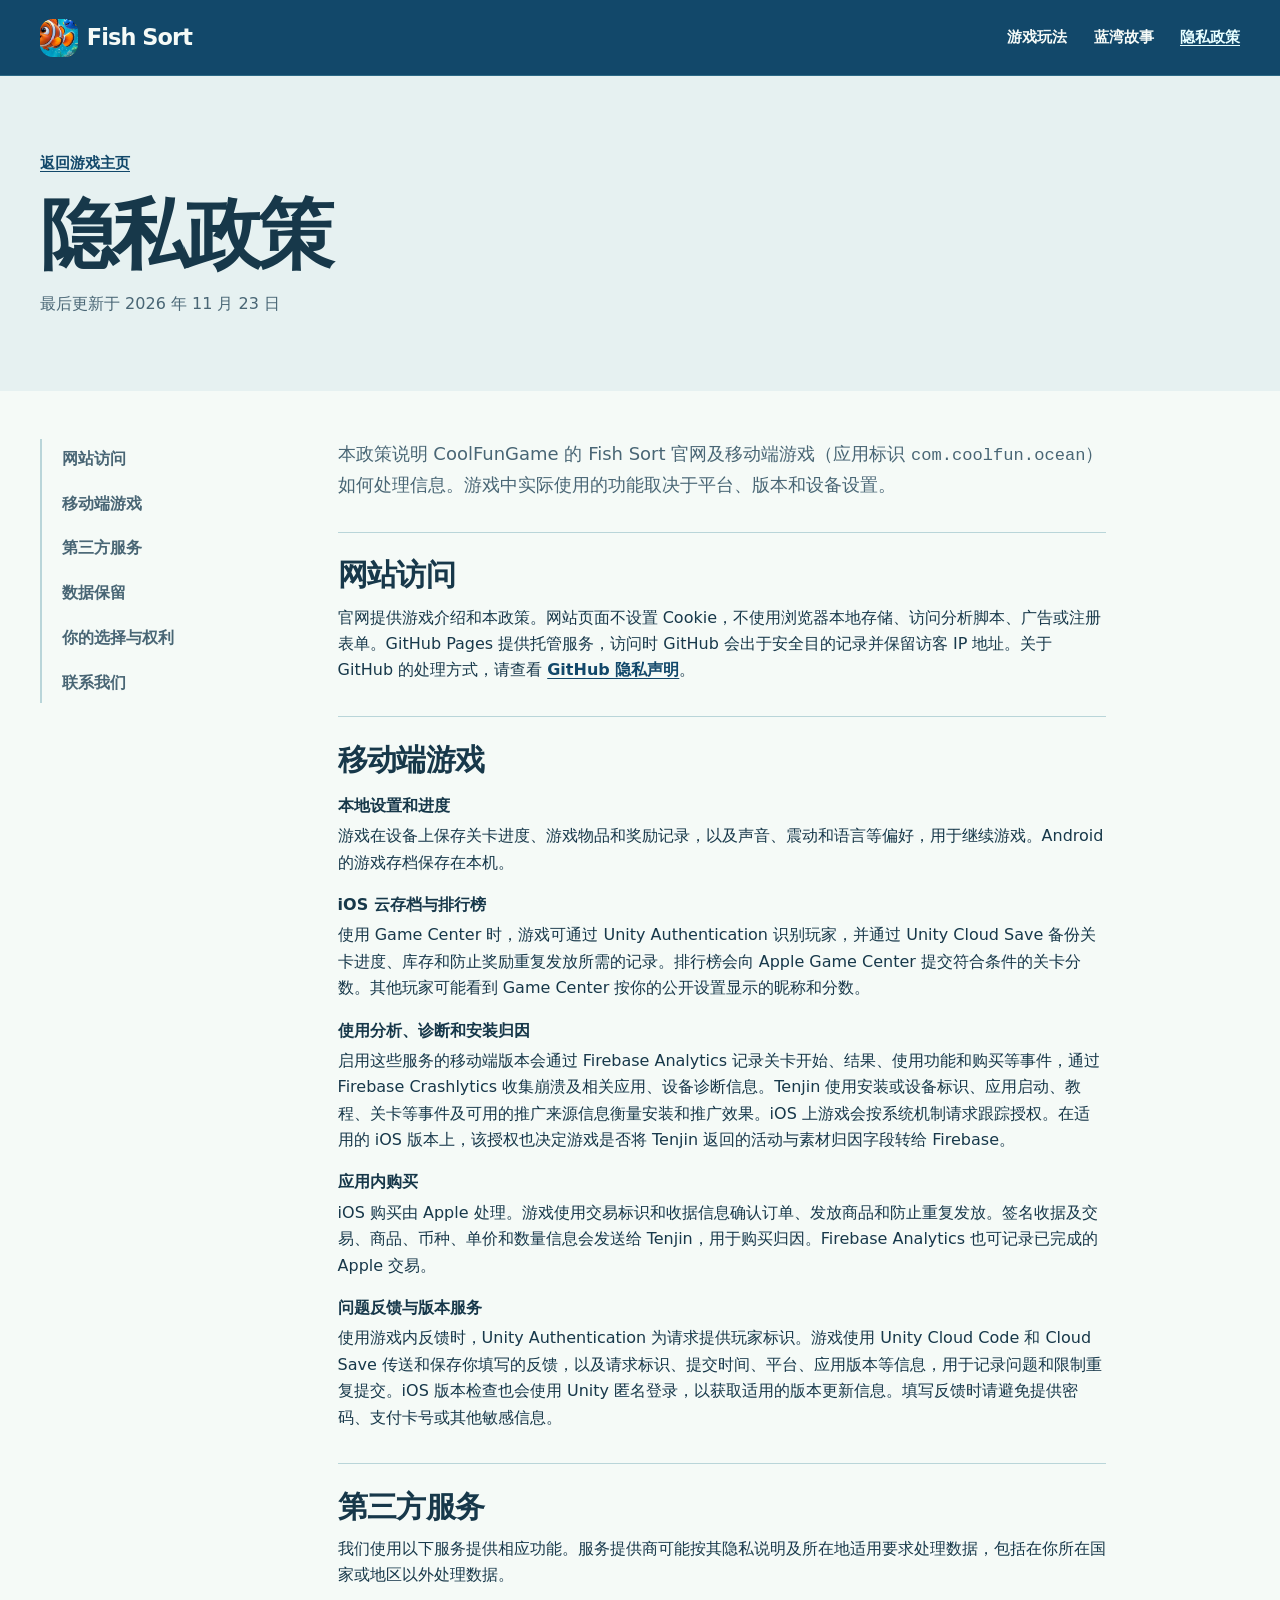
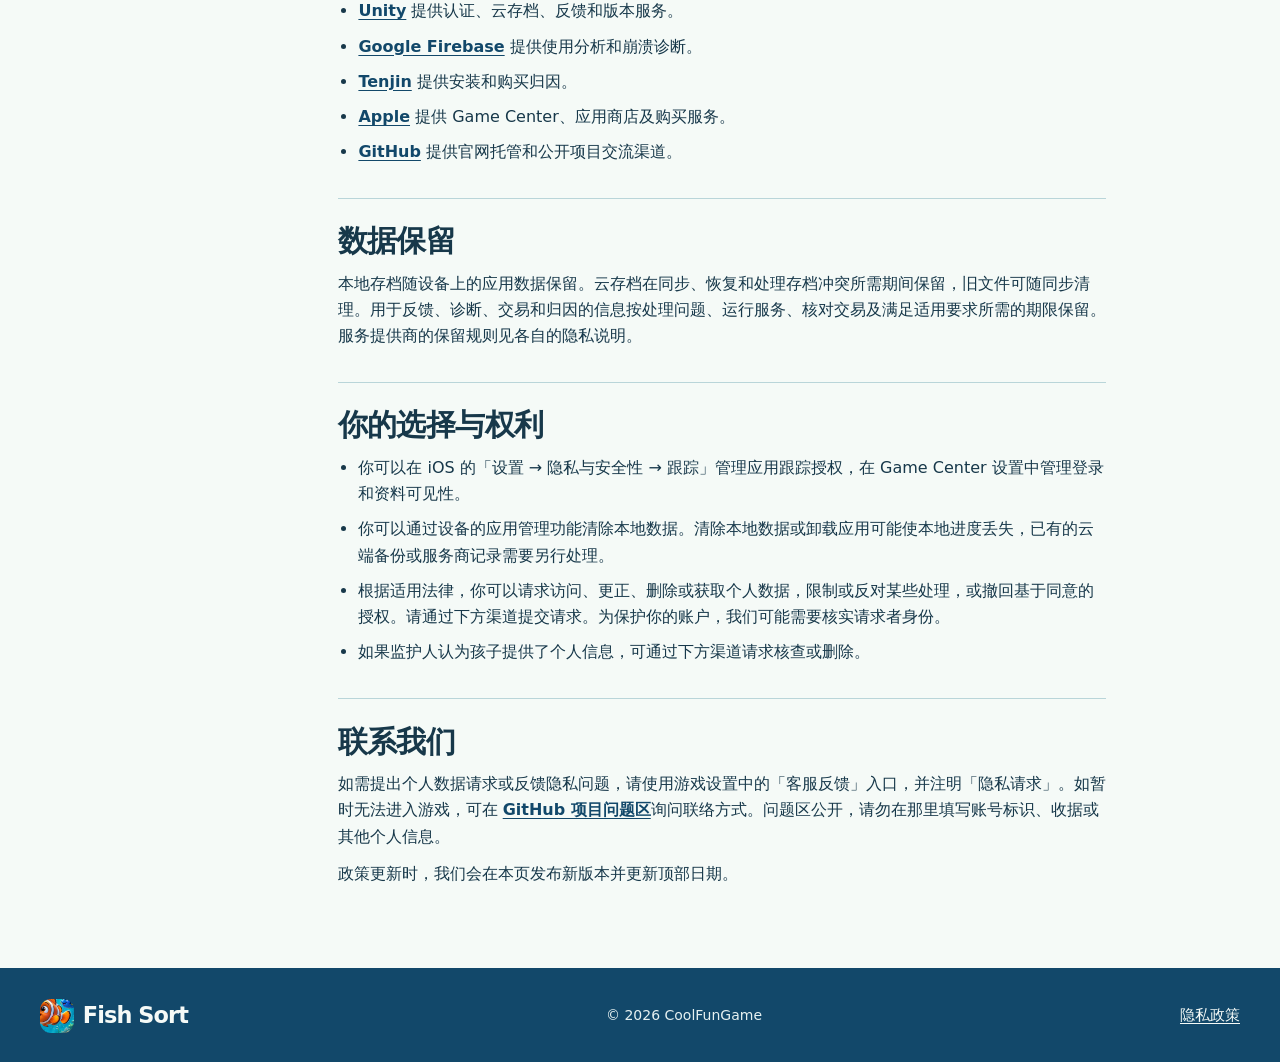
==== privacy.html @ b7e56dab "Build Fish Sort game website and privacy policy" ====
<!doctype html>
<html lang="zh-CN">
<head>
  <meta charset="utf-8">
  <meta name="viewport" content="width=device-width, initial-scale=1">
  <meta name="theme-color" content="#12486A">
  <meta name="description" content="了解 Fish Sort 官网及移动端游戏如何处理信息，以及如何提出隐私请求。">
  <title>隐私政策 · Fish Sort</title>
  <link rel="icon" href="icon.png" type="image/png">
  <link rel="stylesheet" href="site.css">
</head>
<body class="policy-page">
  <a class="skip" href="#main">跳到正文</a>
  <header class="site-header">
    <div class="wrap header-inner">
      <a class="brand" href="./"><img src="icon.png" width="38" height="38" alt="">Fish Sort</a>
      <nav aria-label="主导航">
        <a href="./#gameplay">游戏玩法</a>
        <a href="./#blue-bay">蓝湾故事</a>
        <a href="privacy.html" aria-current="page">隐私政策</a>
      </nav>
    </div>
  </header>

  <main id="main">
    <div class="policy-heading">
      <div class="wrap">
        <a class="back-link" href="./">返回游戏主页</a>
        <h1>隐私政策</h1>
        <p>最后更新于 <time datetime="2026-11-23">2026 年 11 月 23 日</time></p>
      </div>
    </div>

    <div class="wrap policy-layout">
      <nav class="policy-nav" aria-label="隐私政策目录">
        <a href="#website">网站访问</a>
        <a href="#mobile">移动端游戏</a>
        <a href="#providers">第三方服务</a>
        <a href="#retention">数据保留</a>
        <a href="#choices">你的选择与权利</a>
        <a href="#contact">联系我们</a>
      </nav>
      <article class="policy-content" aria-label="隐私政策正文">
        <p class="policy-lead">本政策说明 CoolFunGame 的 Fish Sort 官网及移动端游戏（应用标识 <code>com.coolfun.ocean</code>）如何处理信息。游戏中实际使用的功能取决于平台、版本和设备设置。</p>

        <section id="website">
          <h2>网站访问</h2>
          <p>官网提供游戏介绍和本政策。网站页面不设置 Cookie，不使用浏览器本地存储、访问分析脚本、广告或注册表单。GitHub Pages 提供托管服务，访问时 GitHub 会出于安全目的记录并保留访客 IP 地址。关于 GitHub 的处理方式，请查看 <a href="https://docs.github.com/en/site-policy/privacy-policies/github-general-privacy-statement">GitHub 隐私声明</a>。</p>
        </section>

        <section id="mobile">
          <h2>移动端游戏</h2>
          <dl class="policy-details">
            <dt>本地设置和进度</dt>
            <dd>游戏在设备上保存关卡进度、游戏物品和奖励记录，以及声音、震动和语言等偏好，用于继续游戏。Android 的游戏存档保存在本机。</dd>
            <dt>iOS 云存档与排行榜</dt>
            <dd>使用 Game Center 时，游戏可通过 Unity Authentication 识别玩家，并通过 Unity Cloud Save 备份关卡进度、库存和防止奖励重复发放所需的记录。排行榜会向 Apple Game Center 提交符合条件的关卡分数。其他玩家可能看到 Game Center 按你的公开设置显示的昵称和分数。</dd>
            <dt>使用分析、诊断和安装归因</dt>
            <dd>启用这些服务的移动端版本会通过 Firebase Analytics 记录关卡开始、结果、使用功能和购买等事件，通过 Firebase Crashlytics 收集崩溃及相关应用、设备诊断信息。Tenjin 使用安装或设备标识、应用启动、教程、关卡等事件及可用的推广来源信息衡量安装和推广效果。iOS 上游戏会按系统机制请求跟踪授权。在适用的 iOS 版本上，该授权也决定游戏是否将 Tenjin 返回的活动与素材归因字段转给 Firebase。</dd>
            <dt>应用内购买</dt>
            <dd>iOS 购买由 Apple 处理。游戏使用交易标识和收据信息确认订单、发放商品和防止重复发放。签名收据及交易、商品、币种、单价和数量信息会发送给 Tenjin，用于购买归因。Firebase Analytics 也可记录已完成的 Apple 交易。</dd>
            <dt>问题反馈与版本服务</dt>
            <dd>使用游戏内反馈时，Unity Authentication 为请求提供玩家标识。游戏使用 Unity Cloud Code 和 Cloud Save 传送和保存你填写的反馈，以及请求标识、提交时间、平台、应用版本等信息，用于记录问题和限制重复提交。iOS 版本检查也会使用 Unity 匿名登录，以获取适用的版本更新信息。填写反馈时请避免提供密码、支付卡号或其他敏感信息。</dd>
          </dl>
        </section>

        <section id="providers">
          <h2>第三方服务</h2>
          <p>我们使用以下服务提供相应功能。服务提供商可能按其隐私说明及所在地适用要求处理数据，包括在你所在国家或地区以外处理数据。</p>
          <ul>
            <li><a href="https://unity.com/legal/game-player-and-app-user-privacy-policy">Unity</a> 提供认证、云存档、反馈和版本服务。</li>
            <li><a href="https://firebase.google.com/support/privacy">Google Firebase</a> 提供使用分析和崩溃诊断。</li>
            <li><a href="https://tenjin.com/privacy/">Tenjin</a> 提供安装和购买归因。</li>
            <li><a href="https://www.apple.com/legal/privacy/">Apple</a> 提供 Game Center、应用商店及购买服务。</li>
            <li><a href="https://docs.github.com/en/site-policy/privacy-policies/github-general-privacy-statement">GitHub</a> 提供官网托管和公开项目交流渠道。</li>
          </ul>
        </section>

        <section id="retention">
          <h2>数据保留</h2>
          <p>本地存档随设备上的应用数据保留。云存档在同步、恢复和处理存档冲突所需期间保留，旧文件可随同步清理。用于反馈、诊断、交易和归因的信息按处理问题、运行服务、核对交易及满足适用要求所需的期限保留。服务提供商的保留规则见各自的隐私说明。</p>
        </section>

        <section id="choices">
          <h2>你的选择与权利</h2>
          <ul>
            <li>你可以在 iOS 的「设置 → 隐私与安全性 → 跟踪」管理应用跟踪授权，在 Game Center 设置中管理登录和资料可见性。</li>
            <li>你可以通过设备的应用管理功能清除本地数据。清除本地数据或卸载应用可能使本地进度丢失，已有的云端备份或服务商记录需要另行处理。</li>
            <li>根据适用法律，你可以请求访问、更正、删除或获取个人数据，限制或反对某些处理，或撤回基于同意的授权。请通过下方渠道提交请求。为保护你的账户，我们可能需要核实请求者身份。</li>
            <li>如果监护人认为孩子提供了个人信息，可通过下方渠道请求核查或删除。</li>
          </ul>
        </section>

        <section id="contact">
          <h2>联系我们</h2>
          <p>如需提出个人数据请求或反馈隐私问题，请使用游戏设置中的「客服反馈」入口，并注明「隐私请求」。如暂时无法进入游戏，可在 <a href="https://github.com/CoolFunGame/Home/issues">GitHub 项目问题区</a>询问联络方式。问题区公开，请勿在那里填写账号标识、收据或其他个人信息。</p>
          <p>政策更新时，我们会在本页发布新版本并更新顶部日期。</p>
        </section>
      </article>
    </div>
  </main>

  <footer class="site-footer">
    <div class="wrap footer-inner">
      <a class="brand" href="./"><img src="icon.png" width="34" height="34" alt="">Fish Sort</a>
      <p>© 2026 CoolFunGame</p>
      <a href="privacy.html" aria-current="page">隐私政策</a>
    </div>
  </footer>
</body>
</html>
---- site.css ----
:root {
  color-scheme: light;
  --ocean: #12486a;
  --water: #167f8e;
  --shallow: #77cbd2;
  --sand: #f3e0bc;
  --foam: #f5faf7;
  --pale: #e6f1f1;
  --line: #b9d5d9;
  --ink: #17384a;
  --muted: #496675;
  --green: #23784e;
  --green-dark: #165d3a;
  --focus: #e6feff;
  --display: "PingFang SC", "Microsoft YaHei UI", "Noto Sans CJK SC", sans-serif;
}

*, *::before, *::after { box-sizing: border-box; }

body {
  margin: 0;
  background: var(--foam);
  color: var(--ink);
  font-family: system-ui, var(--display);
  font-size: 1rem;
  line-height: 1.65;
}

img { display: block; max-width: 100%; }
h1, h2, h3, p, dl, dd { margin: 0; }
h1, h2, h3, .brand { font-family: var(--display); line-height: 1.19; }
a { color: inherit; text-underline-offset: .2em; }
a:focus-visible {
  outline: 3px solid currentColor;
  outline-offset: 4px;
  border-radius: 4px;
}

.wrap { width: min(100% - 5rem, 76rem); margin-inline: auto; }
.skip {
  position: absolute;
  z-index: 5;
  top: .75rem;
  left: .75rem;
  padding: .5rem 1rem;
  border-radius: .4rem;
  background: var(--foam);
  transform: translateY(-180%);
}
.skip:focus { transform: translateY(0); }

.site-header, .site-footer {
  background: var(--ocean);
  color: var(--foam);
}
.site-header { border-bottom: 1px solid rgb(119 203 210 / 25%); }
.header-inner, .footer-inner {
  display: flex;
  align-items: center;
  justify-content: space-between;
  gap: 1rem 2rem;
}
.header-inner { min-height: 4.7rem; }
.brand {
  display: inline-flex;
  align-items: center;
  gap: .55rem;
  flex-shrink: 0;
  font-family: system-ui, sans-serif;
  font-weight: 850;
  font-size: 1.4rem;
  letter-spacing: -.04em;
  text-decoration: none;
}
.brand img { object-fit: cover; border-radius: 33%; }
.header-inner nav { display: flex; flex-wrap: wrap; gap: .25rem 1.65rem; }
.header-inner nav a {
  display: inline-flex;
  align-items: center;
  min-height: 2.75rem;
  font-size: .9375rem;
  font-weight: 670;
  text-decoration: none;
}
.header-inner nav a:hover, .header-inner nav a[aria-current="page"] {
  color: var(--focus);
  text-decoration: underline;
}

.hero {
  position: relative;
  display: grid;
  align-items: center;
  min-height: clamp(35rem, 57vw, 45rem);
  isolation: isolate;
  overflow: hidden;
  background: #0a2535;
  color: #fff;
}
.hero-art, .hero::after {
  position: absolute;
  inset: 0;
  width: 100%;
  height: 100%;
}
.hero-art { z-index: -2; object-fit: cover; object-position: 65% 51%; }
.hero::after {
  z-index: -1;
  content: "";
  background: linear-gradient(90deg, rgb(10 37 53 / 96%), rgb(10 37 53 / 82%) 27%, rgb(10 37 53 / 31%) 56%, transparent 76%);
}
.hero-inner { padding-block: 5rem 6rem; }
.hero-copy { max-width: 33rem; }
.eyebrow {
  color: var(--water);
  font-weight: 800;
  font-size: .875rem;
  letter-spacing: .15em;
}
.hero .eyebrow { color: var(--focus); }
.hero h1 {
  margin-block: .85rem 1.4rem;
  font-size: clamp(3.8rem, 8vw, 7.25rem);
  font-weight: 900;
  letter-spacing: -.065em;
  text-shadow: 0 6px 24px rgb(10 37 53 / 32%);
}
.hero h1 span { color: var(--shallow); }
.hero-description { max-width: 30ch; color: var(--focus); font-size: 1.125rem; }
.button {
  display: inline-flex;
  align-items: center;
  justify-content: center;
  min-height: 3.25rem;
  gap: .8rem;
  margin-top: 1.85rem;
  padding: .7rem 1.4rem;
  border: 1px solid #a5d5bb;
  border-radius: 2rem;
  background: linear-gradient(var(--green), var(--green-dark));
  color: #fff;
  font-size: 1rem;
  font-weight: 750;
  text-decoration: none;
  box-shadow: 0 8px 22px rgb(10 37 53 / 24%);
}
.button:hover { background: var(--green-dark); }
.button:active { background: #12482f; }
.button-bubble {
  width: .7rem;
  height: .7rem;
  border: 2px solid var(--focus);
  border-radius: 50%;
  box-shadow: inset 2px 1px 0 rgb(230 254 255 / 45%);
}

.gameplay { padding-block: clamp(4rem, 8vw, 7rem); }
.section-intro { text-align: center; }
h2 { font-size: clamp(1.85rem, 4vw, 3.45rem); font-weight: 850; letter-spacing: -.045em; }
.section-intro h2, .story-copy h2 { margin-block: .65rem 1rem; }
.section-intro > p:last-child, .step p, .story-copy > p:not(.eyebrow) { color: var(--muted); }
.steps {
  display: grid;
  grid-template-columns: repeat(3, minmax(0, 1fr));
  margin-top: 2.5rem;
  border: 1px solid var(--line);
  border-radius: 1.4rem;
  background: var(--pale);
}
.step { padding: clamp(1.3rem, 3.4vw, 2.45rem); }
.step + .step { border-left: 1px solid var(--line); }
.step h3 { margin-block: .8rem .45rem; font-size: 1.25rem; }

.step-icon {
  position: relative;
  display: inline-grid;
  place-items: center;
  width: 3rem;
  height: 3rem;
  border-radius: 1rem;
  background: #d3f6f5;
  color: var(--ocean);
}
.bubble-icon::before, .bubble-icon::after {
  position: absolute;
  content: "";
  border: 2px solid currentColor;
  border-radius: 50%;
}
.bubble-icon::before {
  width: 1.25rem;
  height: 1.25rem;
  transform: translate(-.19rem, .18rem);
  box-shadow: inset 3px 2px 0 var(--shallow);
}
.bubble-icon::after { width: .5rem; height: .5rem; transform: translate(.55rem, -.58rem); }
.tray-icon { display: inline-flex; align-items: center; justify-content: center; gap: 2px; }
.tray-icon i { width: .51rem; height: .76rem; border: 1.5px solid currentColor; border-radius: .16rem; }
.tray-icon i:first-child { background: var(--shallow); }
.tank-icon::before {
  width: 1.6rem;
  height: 1.15rem;
  border: 2px solid currentColor;
  border-radius: .15rem .15rem .6rem .6rem;
  background: linear-gradient(transparent 35%, var(--shallow) 35%);
  content: "";
}

.story { padding-block: clamp(3.1rem, 7vw, 6.3rem); background: var(--sand); }
.story-inner {
  display: grid;
  grid-template-columns: minmax(0, 1.28fr) minmax(0, 1fr);
  align-items: center;
  gap: clamp(2rem, 6vw, 5.9rem);
}
.story-inner > img {
  width: 100%;
  height: auto;
  border-radius: 1.4rem;
  box-shadow: 0 12px 31px rgb(23 56 74 / 15%);
}
.story-copy .eyebrow { color: var(--ocean); }
.story-copy > p:not(.eyebrow) { color: var(--ink); max-width: 32ch; }
.story-copy > p + p { margin-top: .65rem; }
.footer-inner { min-height: 6rem; padding-block: 1.25rem; }
.footer-inner > p { color: var(--pale); font-size: .875rem; }
.footer-inner > a:last-child { font-size: .9375rem; }

.policy-heading { padding-block: clamp(2.1rem, 6vw, 4.6rem); background: var(--pale); }
.back-link { color: var(--ocean); font-weight: 700; font-size: .9375rem; }
.policy-heading h1 { margin-block: .8rem .65rem; font-size: clamp(2.8rem, 6vw, 5.2rem); letter-spacing: -.06em; }
.policy-heading p, .policy-nav { color: var(--muted); }
.policy-layout {
  display: grid;
  grid-template-columns: 13rem minmax(0, 48rem);
  gap: clamp(2rem, 7vw, 6rem);
  padding-block: 3rem 5rem;
}
.policy-nav {
  align-self: start;
  display: grid;
  gap: .25rem;
  position: sticky;
  top: 1.5rem;
  padding-left: 1.1rem;
  border-left: 2px solid var(--line);
}
.policy-nav a {
  padding: .45rem .15rem;
  font-weight: 650;
  text-decoration: none;
}
.policy-nav a:hover { color: var(--ocean); text-decoration: underline; }
.policy-content { overflow-wrap: anywhere; }
.policy-lead { color: var(--muted); font-size: 1.125rem; }
.policy-content section {
  margin-top: 2rem;
  padding-top: 1.55rem;
  border-top: 1px solid var(--line);
  scroll-margin-top: 1.5rem;
}
.policy-content h2 { margin-bottom: .75rem; font-size: clamp(1.4rem, 4vw, 1.85rem); letter-spacing: -.02em; }
.policy-content p + p { margin-top: .7rem; }
.policy-content a { color: var(--ocean); font-weight: 650; }
.policy-content ul { margin-block: .6rem 0; padding-left: 1.3rem; }
.policy-content li + li { margin-top: .55rem; }
.policy-details dt { margin-top: 1rem; font-weight: 800; }
.policy-details dd { margin-top: .25rem; }
code { font-size: .95em; }

@media (max-width: 58rem) {
  .wrap { width: min(100% - 3rem, 76rem); }
  .hero { min-height: 35rem; }
  .hero h1 { font-size: clamp(3.8rem, 10vw, 5.6rem); }
  .policy-layout { grid-template-columns: 9rem minmax(0, 1fr); }
}

@media (max-width: 42rem) {
  .wrap { width: calc(100% - 2rem); }
  .header-inner { min-height: 4rem; flex-wrap: wrap; gap: .05rem 1rem; padding-block: .55rem .25rem; }
  .brand { font-size: 1.25rem; }
  .header-inner nav { gap: .15rem 1rem; }
  .header-inner nav a { font-size: .875rem; }
  .hero { min-height: 0; align-items: end; }
  .hero-art { object-fit: cover; height: 61%; object-position: 74% 51%; }
  .hero::after {
    background: linear-gradient(180deg, transparent 20%, rgb(10 37 53 / 25%) 36%, #0a2535 61%);
  }
  .hero-inner { padding-block: clamp(13rem, 57vw, 20rem) 2.9rem; }
  .hero h1 { font-size: clamp(3.3rem, 12vw, 5rem); margin-block: .55rem .9rem; }
  .hero-description { font-size: 1rem; }
  .button { margin-top: 1.3rem; }
  .wide-only { display: none; }
  .steps { grid-template-columns: 1fr; margin-top: 1.65rem; }
  .step + .step { border-left: 0; border-top: 1px solid var(--line); }
  .story-inner { grid-template-columns: 1fr; }
  .footer-inner { flex-wrap: wrap; }
  .policy-layout { grid-template-columns: 1fr; gap: 1.4rem; padding-block: 1.6rem 3rem; }
  .policy-nav { position: static; grid-template-columns: repeat(2, minmax(0, 1fr)); }
}

@media (prefers-reduced-motion: no-preference) {
  html { scroll-behavior: smooth; }
}
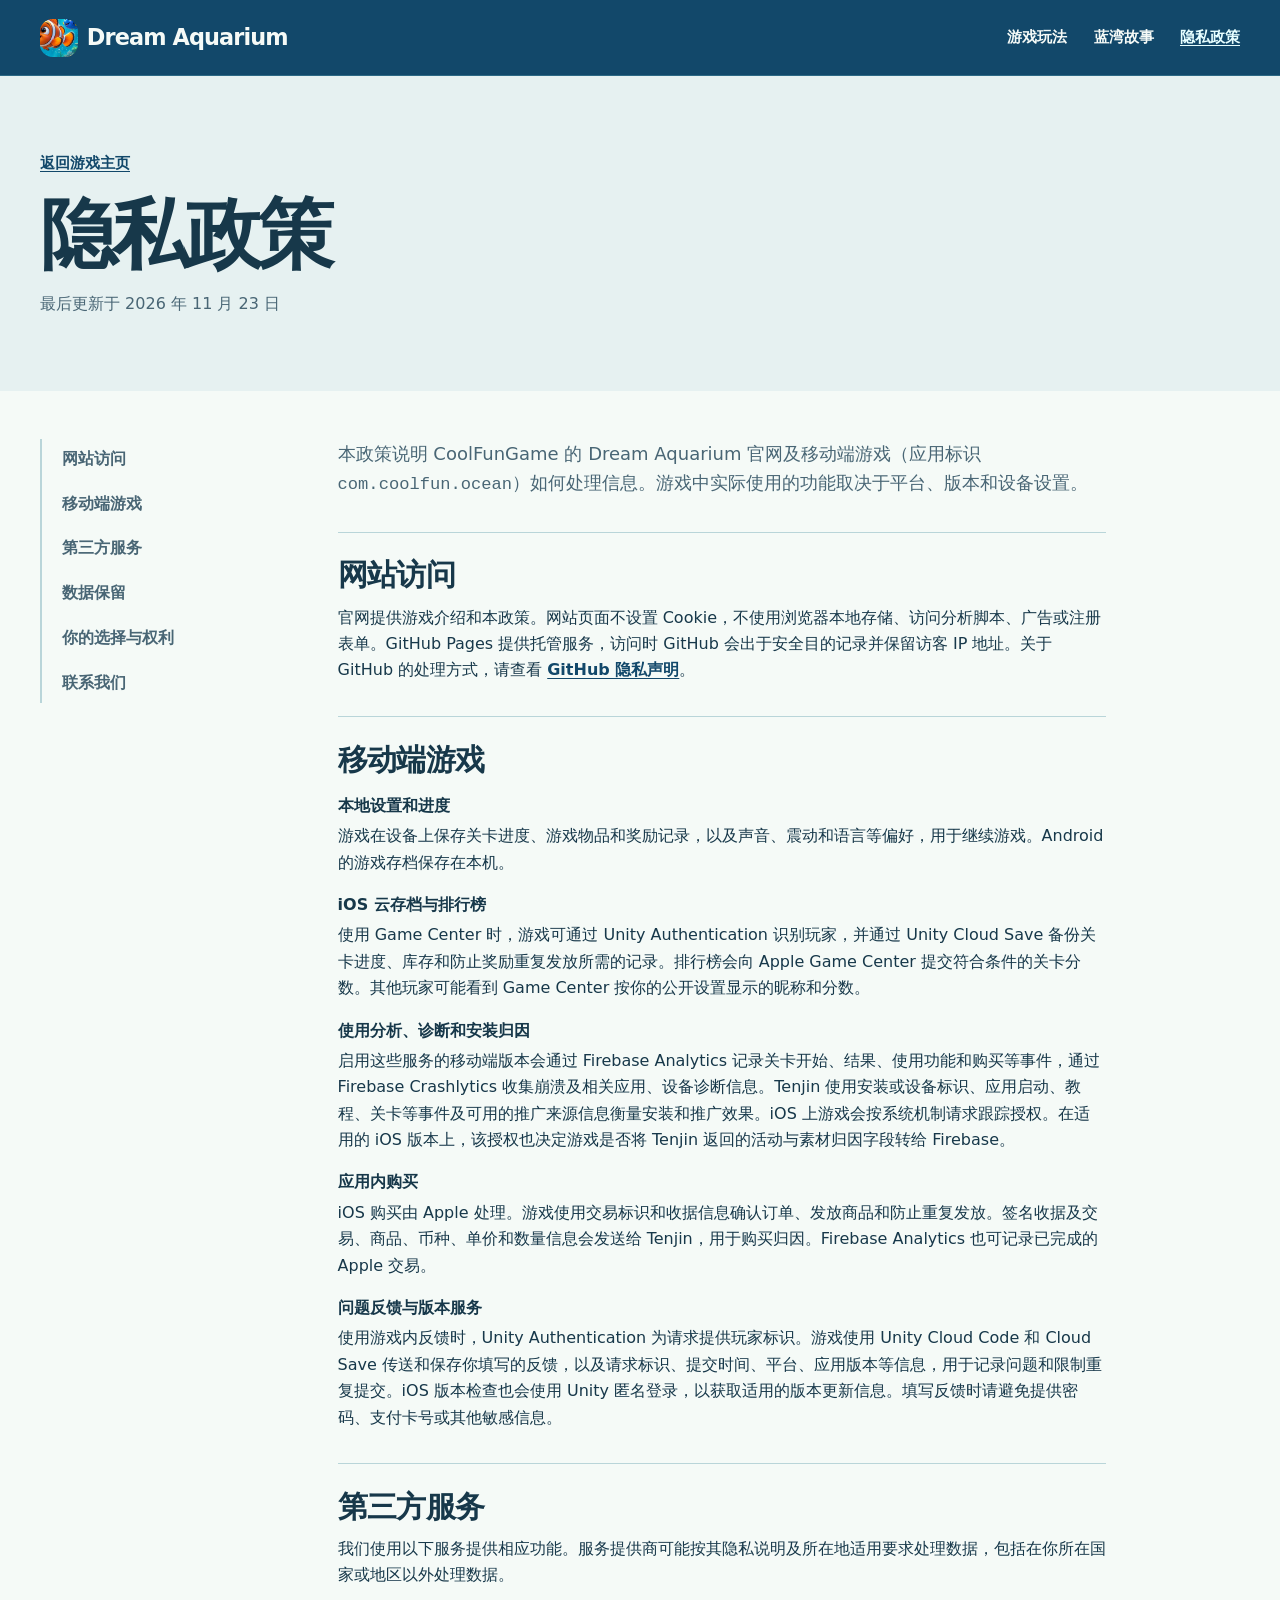
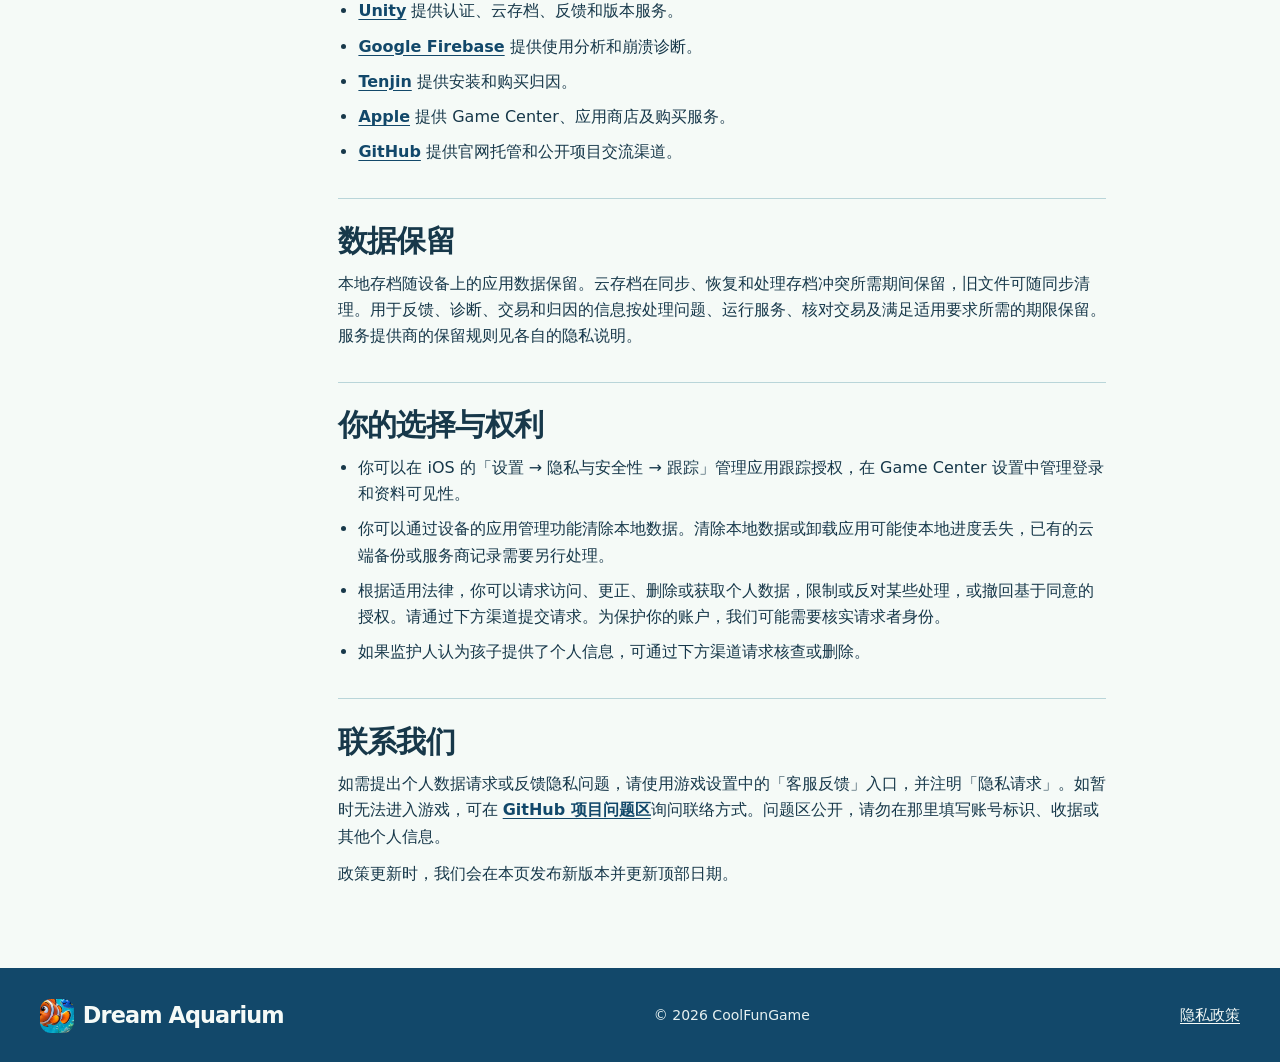
==== commit 7fd0b764: "Rename game to Dream Aquarium" ====
--- a/privacy.html
+++ b/privacy.html
@@ -4,8 +4,8 @@
   <meta charset="utf-8">
   <meta name="viewport" content="width=device-width, initial-scale=1">
   <meta name="theme-color" content="#12486A">
-  <meta name="description" content="了解 Fish Sort 官网及移动端游戏如何处理信息，以及如何提出隐私请求。">
-  <title>隐私政策 · Fish Sort</title>
+  <meta name="description" content="了解 Dream Aquarium 官网及移动端游戏如何处理信息，以及如何提出隐私请求。">
+  <title>隐私政策 · Dream Aquarium</title>
   <link rel="icon" href="icon.png" type="image/png">
   <link rel="stylesheet" href="site.css">
 </head>
@@ -13,7 +13,7 @@
   <a class="skip" href="#main">跳到正文</a>
   <header class="site-header">
     <div class="wrap header-inner">
-      <a class="brand" href="./"><img src="icon.png" width="38" height="38" alt="">Fish Sort</a>
+      <a class="brand" href="./"><img src="icon.png" width="38" height="38" alt="">Dream Aquarium</a>
       <nav aria-label="主导航">
         <a href="./#gameplay">游戏玩法</a>
         <a href="./#blue-bay">蓝湾故事</a>
@@ -41,7 +41,7 @@
         <a href="#contact">联系我们</a>
       </nav>
       <article class="policy-content" aria-label="隐私政策正文">
-        <p class="policy-lead">本政策说明 CoolFunGame 的 Fish Sort 官网及移动端游戏（应用标识 <code>com.coolfun.ocean</code>）如何处理信息。游戏中实际使用的功能取决于平台、版本和设备设置。</p>
+        <p class="policy-lead">本政策说明 CoolFunGame 的 Dream Aquarium 官网及移动端游戏（应用标识 <code>com.coolfun.ocean</code>）如何处理信息。游戏中实际使用的功能取决于平台、版本和设备设置。</p>
 
         <section id="website">
           <h2>网站访问</h2>
@@ -102,7 +102,7 @@
 
   <footer class="site-footer">
     <div class="wrap footer-inner">
-      <a class="brand" href="./"><img src="icon.png" width="34" height="34" alt="">Fish Sort</a>
+      <a class="brand" href="./"><img src="icon.png" width="34" height="34" alt="">Dream Aquarium</a>
       <p>© 2026 CoolFunGame</p>
       <a href="privacy.html" aria-current="page">隐私政策</a>
     </div>
--- a/site.css
+++ b/site.css
@@ -1,7 +1,6 @@
 :root {
   color-scheme: light;
   --ocean: #12486a;
-  --water: #167f8e;
   --shallow: #77cbd2;
   --sand: #f3e0bc;
   --foam: #f5faf7;
@@ -112,7 +111,7 @@
 .hero-inner { padding-block: 5rem 6rem; }
 .hero-copy { max-width: 33rem; }
 .eyebrow {
-  color: var(--water);
+  color: var(--ocean);
   font-weight: 800;
   font-size: .875rem;
   letter-spacing: .15em;
@@ -219,7 +218,6 @@
   border-radius: 1.4rem;
   box-shadow: 0 12px 31px rgb(23 56 74 / 15%);
 }
-.story-copy .eyebrow { color: var(--ocean); }
 .story-copy > p:not(.eyebrow) { color: var(--ink); max-width: 32ch; }
 .story-copy > p + p { margin-top: .65rem; }
 .footer-inner { min-height: 6rem; padding-block: 1.25rem; }
